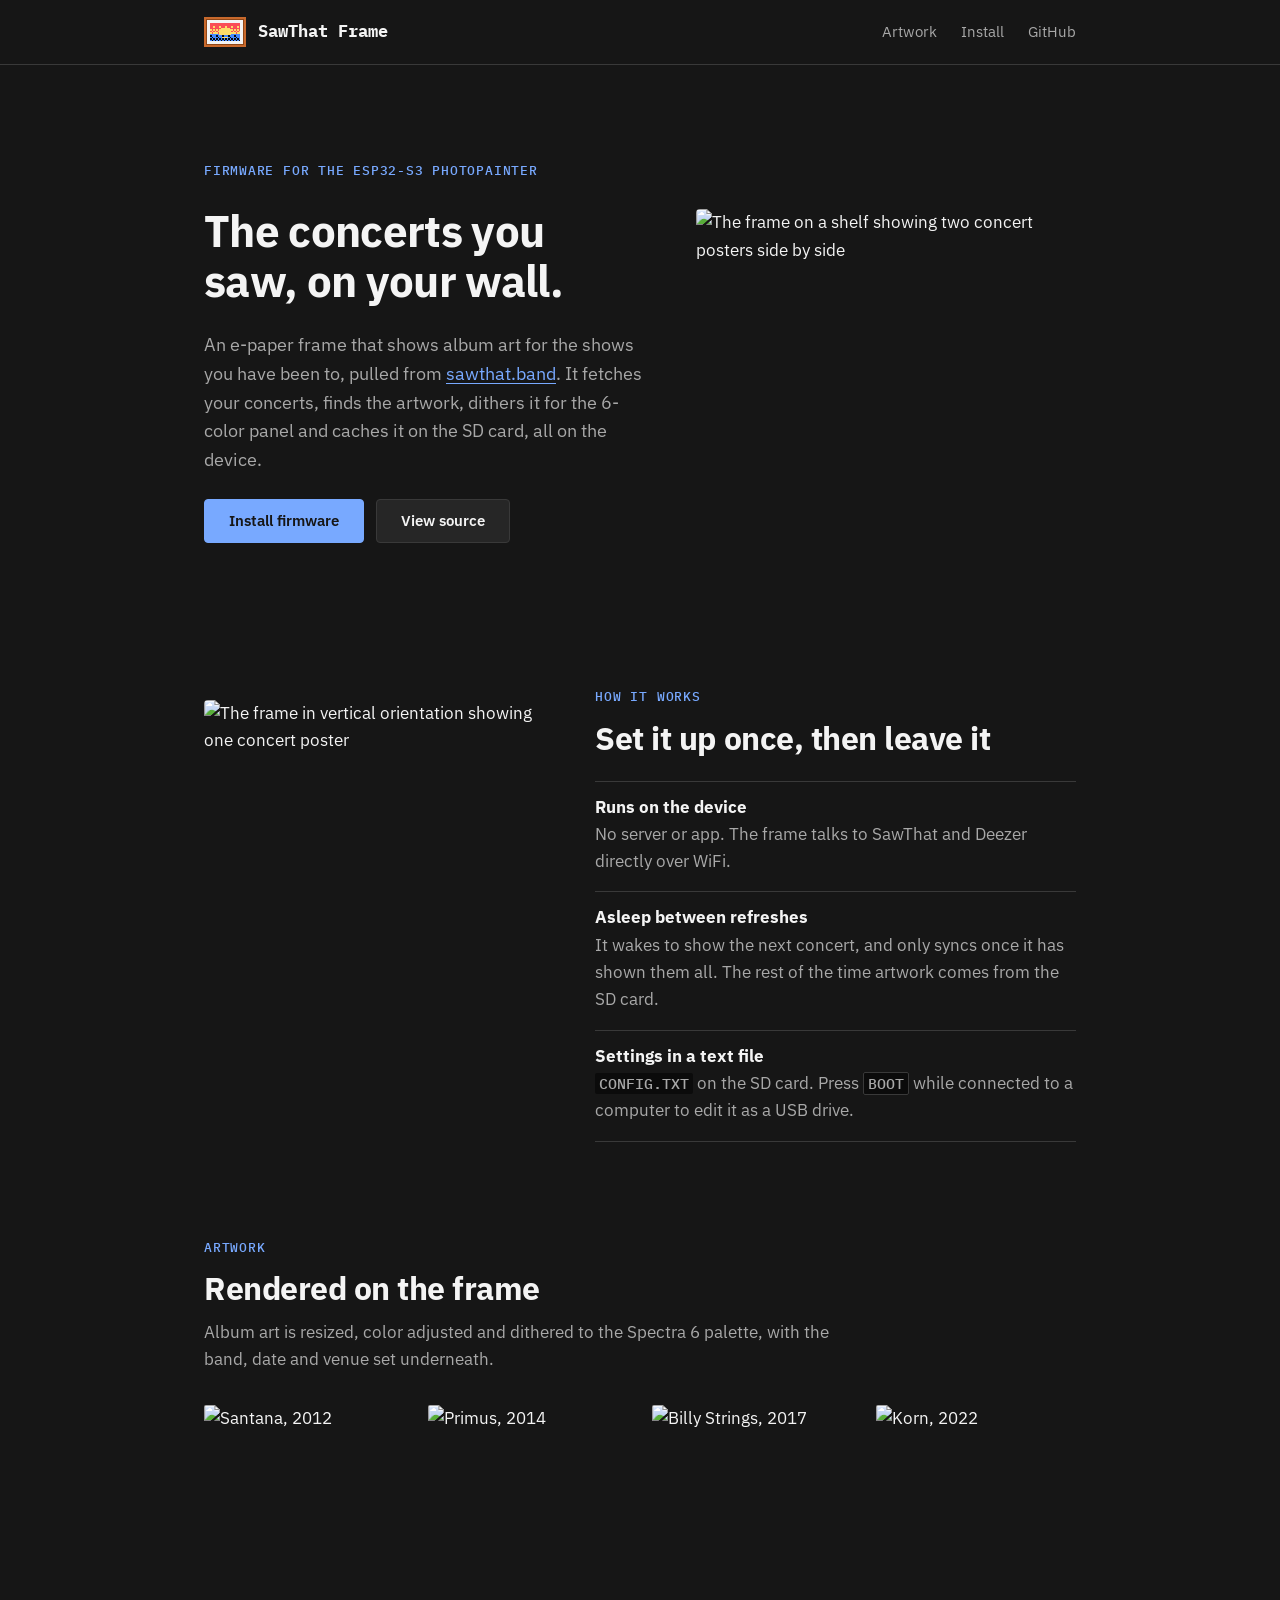
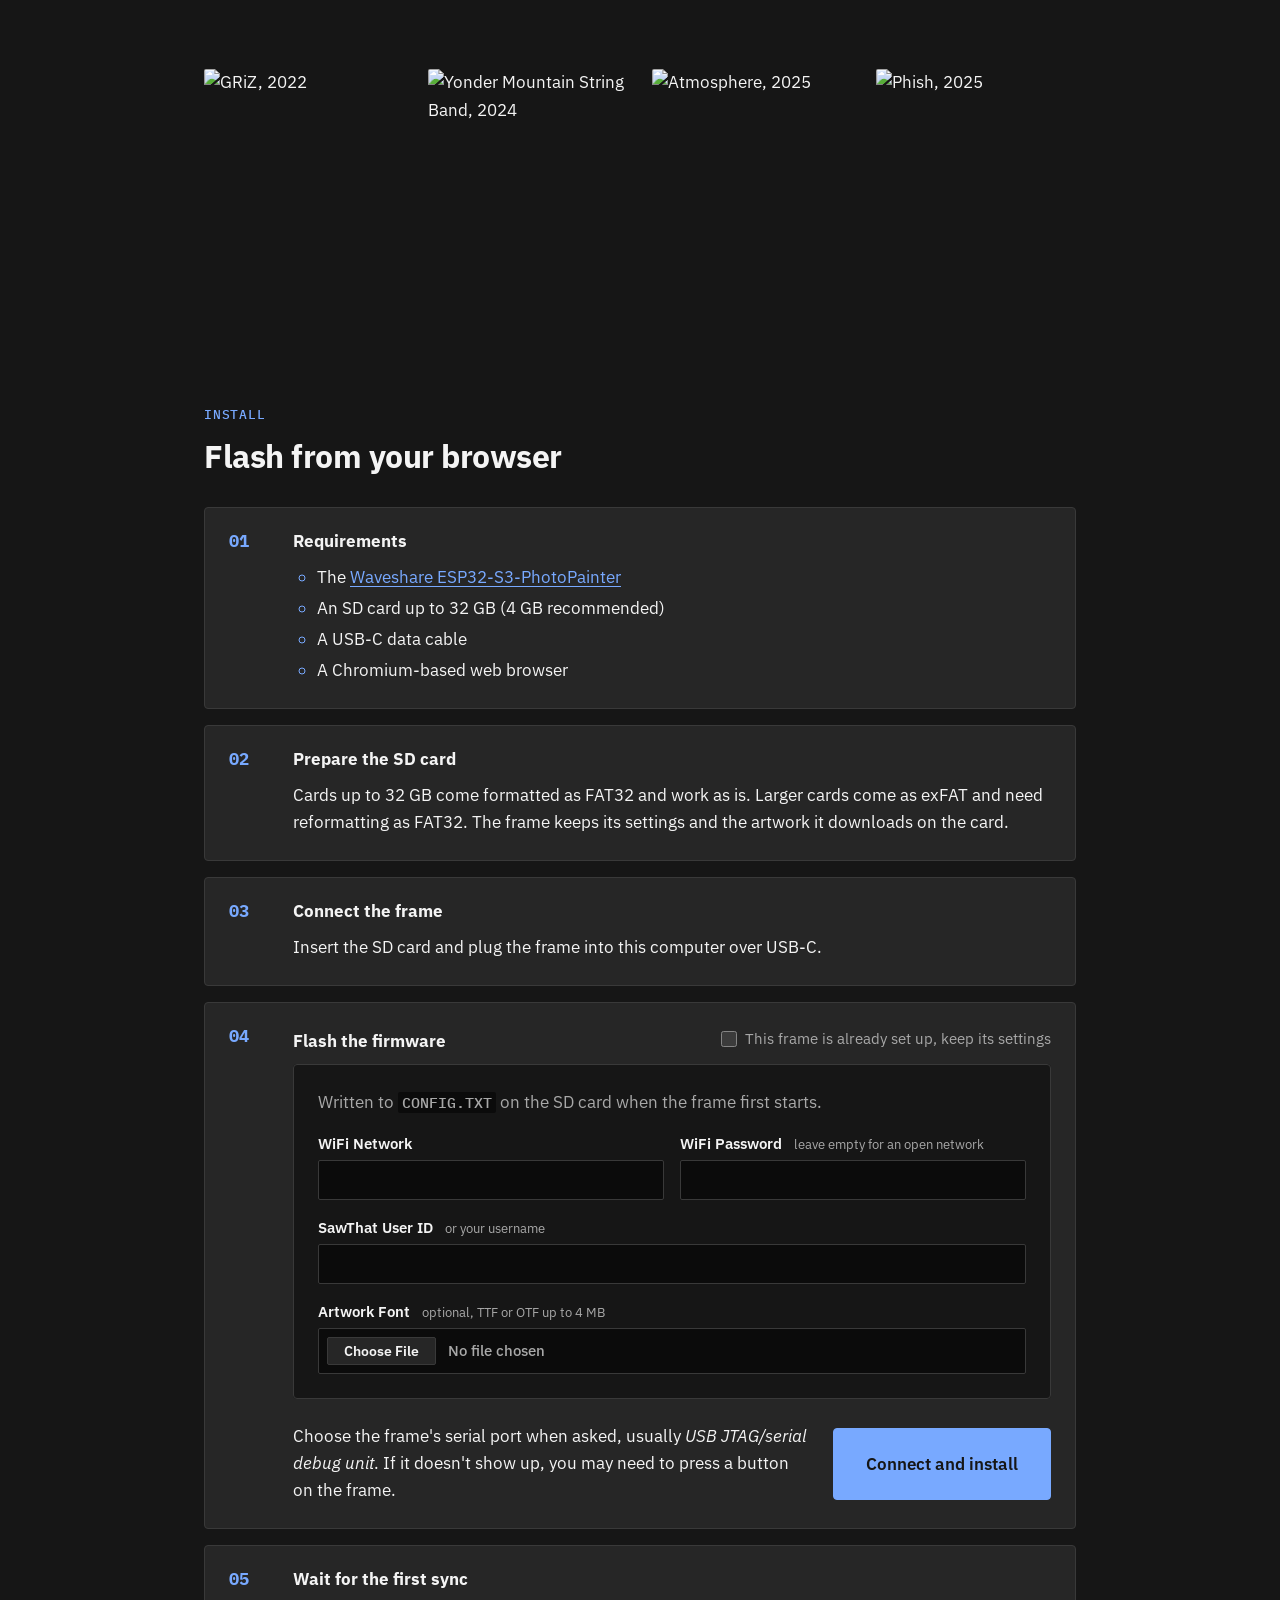
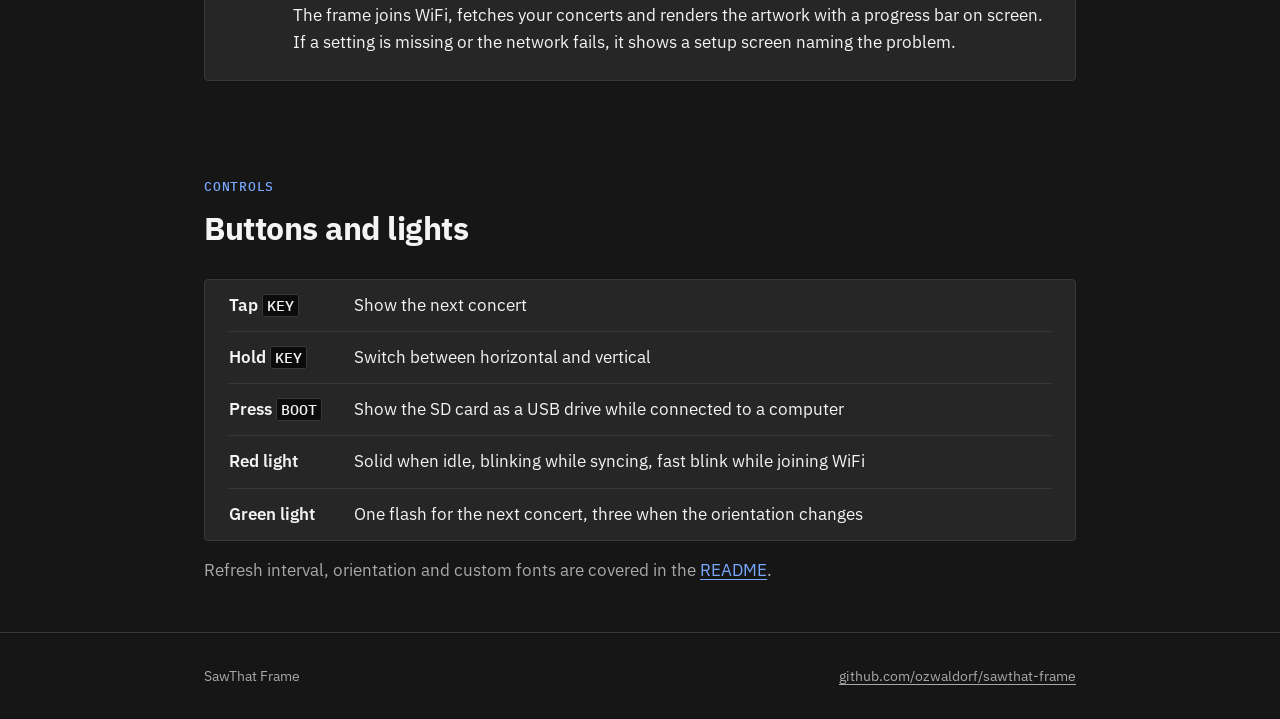
==== site/index.html @ e3804349 "feat: web installer site deployed to GitHub Pages - flash from the browser with esptool-js, with opt" ====
<!doctype html>
<html lang="en">
<head>
  <meta charset="utf-8">
  <meta name="viewport" content="width=device-width, initial-scale=1">
  <title>SawThat Frame</title>
  <meta name="description" content="E-paper frame showing album art for the concerts you have been to, from sawthat.band. Install the firmware from your browser.">
  <link rel="icon" href="logo.svg" type="image/svg+xml">
  <link rel="preconnect" href="https://fonts.googleapis.com">
  <link rel="preconnect" href="https://fonts.gstatic.com" crossorigin>
  <link rel="stylesheet" href="https://fonts.googleapis.com/css2?family=IBM+Plex+Mono:wght@500;700&family=IBM+Plex+Sans:wght@400;600;700&display=swap">
  <link rel="stylesheet" href="style.css">
</head>
<body>
  <header class="topbar">
    <div class="wrap topbar-inner">
      <a class="wordmark" href="#">
        <img src="logo.svg" width="42" height="30" alt="">
        SawThat Frame
      </a>
      <nav class="topnav">
        <a href="#artwork">Artwork</a>
        <a href="#install">Install</a>
        <a href="https://github.com/ozwaldorf/sawthat-frame">GitHub</a>
      </nav>
    </div>
  </header>

  <main>
    <section class="wrap hero">
      <div class="hero-text">
        <p class="eyebrow">Firmware for the ESP32-S3 PhotoPainter</p>
        <h1>The concerts you saw, on your wall.</h1>
        <p class="lede">
          An e-paper frame that shows album art for the shows you have been to, pulled from
          <a href="https://sawthat.band">sawthat.band</a>. It fetches your concerts, finds the
          artwork, dithers it for the 6-color panel and caches it on the SD card, all on the device.
        </p>
        <div class="actions">
          <a class="button primary" href="#install">Install firmware</a>
          <a class="button" href="https://github.com/ozwaldorf/sawthat-frame">View source</a>
        </div>
        <p class="meta" id="version" hidden></p>
      </div>
      <img class="hero-photo" src="https://github.com/user-attachments/assets/1339362c-3e16-41e8-9678-fdbbde66b622" alt="The frame on a shelf showing two concert posters side by side">
    </section>

    <section class="wrap section split">
      <img class="split-photo" src="https://github.com/user-attachments/assets/48a749e5-eb84-4dd3-bde5-b50005cf1192" alt="The frame in vertical orientation showing one concert poster" loading="lazy">
      <div>
        <div class="section-head">
          <p class="eyebrow">How it works</p>
          <h2>Set it up once, then leave it</h2>
        </div>
        <ul class="features">
          <li>
            <h3>Runs on the device</h3>
            <p>No server or app. The frame talks to SawThat and Deezer directly over WiFi.</p>
          </li>
          <li>
            <h3>Asleep between refreshes</h3>
            <p>It wakes to show the next concert, and only syncs once it has shown them all. The rest of the time artwork comes from the SD card.</p>
          </li>
          <li>
            <h3>Settings in a text file</h3>
            <p><code>CONFIG.TXT</code> on the SD card. Press <kbd>BOOT</kbd> while connected to a computer to edit it as a USB drive.</p>
          </li>
        </ul>
      </div>
    </section>

    <section class="wrap section" id="artwork">
      <div class="section-head">
        <p class="eyebrow">Artwork</p>
        <h2>Rendered on the frame</h2>
        <p>Album art is resized, color adjusted and dithered to the Spectra 6 palette, with the band, date and venue set underneath.</p>
      </div>
      <div class="gallery">
        <img src="examples/santana_2012_horiz.png" alt="Santana, 2012" loading="lazy">
        <img src="examples/primus_2014_horiz.png" alt="Primus, 2014" loading="lazy">
        <img src="examples/billy_strings_2017_horiz.png" alt="Billy Strings, 2017" loading="lazy">
        <img src="examples/korn_2022_horiz.png" alt="Korn, 2022" loading="lazy">
        <img src="examples/griz_2022_horiz.png" alt="GRiZ, 2022" loading="lazy">
        <img src="examples/yonder_mountain_2024_horiz.png" alt="Yonder Mountain String Band, 2024" loading="lazy">
        <img src="examples/atmosphere_2025_horiz.png" alt="Atmosphere, 2025" loading="lazy">
        <img src="examples/phish_2025_horiz.png" alt="Phish, 2025" loading="lazy">
      </div>
    </section>

    <section class="wrap section" id="install">
      <div class="section-head">
        <p class="eyebrow">Install</p>
        <h2>Flash from your browser</h2>
      </div>
      <ol class="steps">
        <li class="card">
          <span class="step-num">01</span>
          <div>
            <h3>Requirements</h3>
            <ul class="requirements">
              <li>The <a href="https://www.waveshare.com/esp32-s3-photopainter.htm">Waveshare ESP32-S3-PhotoPainter</a></li>
              <li>An SD card up to 32 GB (4 GB recommended)</li>
              <li>A USB-C data cable</li>
              <li>A Chromium-based web browser</li>
            </ul>
          </div>
        </li>
        <li class="card">
          <span class="step-num">02</span>
          <div>
            <h3>Prepare the SD card</h3>
            <p>Cards up to 32 GB come formatted as FAT32 and work as is. Larger cards come as exFAT and need reformatting as FAT32. The frame keeps its settings and the artwork it downloads on the card.</p>
          </div>
        </li>
        <li class="card">
          <span class="step-num">03</span>
          <div>
            <h3>Connect the frame</h3>
            <p>Insert the SD card and plug the frame into this computer over USB-C.</p>
          </div>
        </li>
        <li class="card">
          <span class="step-num">04</span>
          <div>
            <div class="step-head">
              <h3>Flash the firmware</h3>
              <label class="check" id="install-keep">
                <input type="checkbox" id="install-keep-settings">
                This frame is already set up, keep its settings
              </label>
            </div>
            <form class="installer" id="installer" novalidate>
              <div class="install-form" id="install-form">
                <fieldset class="settings" id="install-settings">
                  <p class="muted">Written to <code>CONFIG.TXT</code> on the SD card when the frame first starts.</p>
                  <label class="field">
                    <span>WiFi Network</span>
                    <input id="setting-ssid" autocomplete="off" spellcheck="false">
                  </label>
                  <label class="field">
                    <span>WiFi Password <small>leave empty for an open network</small></span>
                    <!-- Text masked with CSS, so browsers do not offer to save it as a password -->
                    <input id="setting-pass" class="masked" autocomplete="off" spellcheck="false" data-1p-ignore data-lpignore="true" data-bwignore>
                  </label>
                  <label class="field wide">
                    <span>SawThat User ID <small>or your username</small></span>
                    <input id="setting-user" autocomplete="off" spellcheck="false">
                  </label>
                  <label class="field wide">
                    <span>Artwork Font <small>optional, TTF or OTF up to 4 MB</small></span>
                    <input id="setting-font" type="file" accept=".ttf,.otf">
                  </label>
                </fieldset>
                <div class="install-actions">
                  <p>Choose the frame's serial port when asked, usually <em>USB JTAG/serial debug unit</em>. If it doesn't show up, you may need to press a button on the frame.</p>
                  <button class="button primary large" id="install-button" type="submit">Connect and install</button>
                </div>
              </div>
              <div class="install-status" id="install-status" role="status" aria-live="polite" hidden>
                <div class="install-line">
                  <span id="install-message"></span>
                  <span class="install-pct" id="install-pct"></span>
                </div>
                <div class="progress" id="install-progress"><div class="progress-fill"></div></div>
                <p class="install-detail" id="install-detail" hidden></p>
              </div>
              <div class="install-log" id="install-log" hidden>
                <div class="install-log-head">
                  <span>Frame log</span>
                  <span class="install-log-state" id="install-log-state"></span>
                  <button class="link" id="install-log-stop" type="button" hidden>Stop</button>
                </div>
                <pre id="install-log-text"></pre>
              </div>
            </form>
            <p class="callout" id="install-unsupported" hidden>This browser cannot flash devices. Open this page in a Chromium-based web browser, such as Chrome or Edge.</p>
            <p class="callout" id="install-insecure" hidden>Flashing needs a secure connection. Open this page over https.</p>
          </div>
        </li>
        <li class="card">
          <span class="step-num">05</span>
          <div>
            <h3>Wait for the first sync</h3>
            <p>The frame joins WiFi, fetches your concerts and renders the artwork with a progress bar on screen. If a setting is missing or the network fails, it shows a setup screen naming the problem.</p>
          </div>
        </li>
      </ol>
    </section>

    <section class="wrap section">
      <div class="section-head">
        <p class="eyebrow">Controls</p>
        <h2>Buttons and lights</h2>
      </div>
      <dl class="controls card">
        <dt>Tap <kbd>KEY</kbd></dt><dd>Show the next concert</dd>
        <dt>Hold <kbd>KEY</kbd></dt><dd>Switch between horizontal and vertical</dd>
        <dt>Press <kbd>BOOT</kbd></dt><dd>Show the SD card as a USB drive while connected to a computer</dd>
        <dt>Red light</dt><dd>Solid when idle, blinking while syncing, fast blink while joining WiFi</dd>
        <dt>Green light</dt><dd>One flash for the next concert, three when the orientation changes</dd>
      </dl>
      <p class="muted">Refresh interval, orientation and custom fonts are covered in the <a href="https://github.com/ozwaldorf/sawthat-frame#configuration">README</a>.</p>
    </section>
  </main>

  <footer class="footer">
    <div class="wrap footer-inner">
      <span>SawThat Frame</span>
      <a href="https://github.com/ozwaldorf/sawthat-frame">github.com/ozwaldorf/sawthat-frame</a>
    </div>
  </footer>

  <script>
    fetch("manifest.json")
      .then((r) => (r.ok ? r.json() : Promise.reject()))
      .then((m) => {
        const el = document.getElementById("version");
        el.textContent = `Latest release ${m.version}`;
        el.hidden = false;
      })
      .catch(() => {});
  </script>
  <script type="module">
    // Espressif's prebuilt esptool-js, the flasher that esp-web-tools uses, driven by this page
    const ESPTOOL = "https://cdn.jsdelivr.net/npm/esptool-js@0.6.1/bundle.js";

    const $ = (id) => document.getElementById(id);
    const button = $("install-button");
    const status = $("install-status");
    const message = $("install-message");
    const pct = $("install-pct");
    const progress = $("install-progress");
    const detail = $("install-detail");
    const log = $("install-log");
    const logText = $("install-log-text");
    const logState = $("install-log-state");
    const stopLog = $("install-log-stop");
    const settings = $("install-settings");
    const keepSettings = $("install-keep-settings");
    const ssid = $("setting-ssid");
    const pass = $("setting-pass");
    const user = $("setting-user");
    const fontInput = $("setting-font");

    const form = $("install-form");

    keepSettings.addEventListener("change", () => {
      settings.hidden = keepSettings.checked;
    });

    // Settings the firmware applies to CONFIG.TXT on its first start (see installer.rs)
    const SETTINGS_OFFSET = 0xfff000;
    const SETTINGS_MAGIC = "SAWTHAT-CONFIG-1";
    const SECTOR = 4096;

    // Font copied to the SD card when the frame first starts (see installer.rs)
    const FONT_OFFSET = 0xb00000;
    const FONT_MAGIC = "SAWTHAT-FONT-001";
    const MAX_FONT = 4 * 1024 * 1024;

    // The font area for the chosen file: magic, extension, length and FNV-1a hash (little
    // endian), then the font, or null without a file. Invalid files mark the field instead.
    let fontData = null;
    fontInput.addEventListener("change", async () => {
      fontData = null;
      fontInput.setCustomValidity("");
      const file = fontInput.files[0];
      if (!file) return;
      if (file.size > MAX_FONT) {
        fontInput.setCustomValidity("Fonts can be at most 4 MB.");
      } else {
        const font = new Uint8Array(await file.arrayBuffer());
        const tag = String.fromCharCode(...font.subarray(0, 4));
        const ext = tag === "OTTO" ? "OTF" : tag === "\0\x01\0\0" || tag === "true" ? "TTF" : null;
        if (ext) {
          fontData = fontArea(font, ext);
        } else {
          fontInput.setCustomValidity("Choose a TTF or OTF font file.");
        }
      }
      fontInput.reportValidity();
    });

    function fontArea(font, ext) {
      let hash = 0x811c9dc5;
      for (const byte of font) hash = Math.imul(hash ^ byte, 0x01000193) >>> 0;
      const header = FONT_MAGIC.length + 12;
      const area = new Uint8Array(Math.ceil((header + font.length) / 4) * 4).fill(0xff);
      area.set(new TextEncoder().encode(FONT_MAGIC));
      area.set(new TextEncoder().encode(ext), FONT_MAGIC.length);
      area[FONT_MAGIC.length + 3] = 0;
      const view = new DataView(area.buffer);
      view.setUint32(FONT_MAGIC.length + 4, font.length, true);
      view.setUint32(FONT_MAGIC.length + 8, hash, true);
      area.set(font, header);
      return area;
    }

    // Checks the fields like the firmware does, marking the first invalid one
    function validSettings() {
      const bytes = (text) => new TextEncoder().encode(text).length;
      ssid.setCustomValidity(
        !ssid.value.trim()
          ? "Enter the WiFi network name."
          : bytes(ssid.value.trim()) > 32
            ? "WiFi network names are at most 32 bytes."
            : "",
      );
      const length = pass.value.trim().length;
      pass.setCustomValidity(
        length && (length < 8 || length > 63) ? "WiFi passwords are 8 to 63 characters." : "",
      );
      user.setCustomValidity(user.value.trim() ? "" : "Enter your SawThat user ID.");
      return [ssid, pass, user].every((field) => field.reportValidity());
    }

    // The settings sector: magic, length and FNV-1a hash of the lines (little endian), the lines
    function settingsSector() {
      const lines = new TextEncoder().encode(
        `WIFI_SSID=${ssid.value.trim()}\nWIFI_PASS=${pass.value.trim()}\nSAWTHAT_USER_ID=${user.value.trim()}\n`,
      );
      let hash = 0x811c9dc5;
      for (const byte of lines) hash = Math.imul(hash ^ byte, 0x01000193) >>> 0;
      const sector = new Uint8Array(SECTOR).fill(0xff);
      sector.set(new TextEncoder().encode(SETTINGS_MAGIC));
      const view = new DataView(sector.buffer);
      view.setUint32(SETTINGS_MAGIC.length, lines.length, true);
      view.setUint32(SETTINGS_MAGIC.length + 4, hash, true);
      sector.set(lines, SETTINGS_MAGIC.length + 8);
      return sector;
    }

    if (!("serial" in navigator)) {
      $("installer").hidden = true;
      $("install-unsupported").hidden = false;
    } else if (!window.isSecureContext) {
      $("installer").hidden = true;
      $("install-insecure").hidden = false;
    }

    // Shows a step of the install. `percent` null shows a moving bar for steps without progress.
    function show(text, { percent = null, tone = "", note = "" } = {}) {
      status.hidden = false;
      status.dataset.tone = tone;
      message.textContent = text;
      if (percent === null) {
        progress.dataset.indeterminate = "";
        pct.textContent = "";
      } else {
        delete progress.dataset.indeterminate;
        progress.style.setProperty("--p", `${percent}%`);
        pct.textContent = `${percent}%`;
      }
      detail.textContent = note;
      detail.hidden = !note;
    }

    // An install failure with the message to show
    class InstallError extends Error {
      constructor(text, cause) {
        super(text, { cause });
      }
    }

    // Each step either completes or throws an InstallError saying what failed
    async function step(text, work) {
      try {
        return await work();
      } catch (err) {
        throw err instanceof InstallError ? err : new InstallError(text, err);
      }
    }

    // Installs the firmware, with `settingsData` and `fontData` in their areas if given
    async function install(port, settingsData, fontData) {
      show("Loading the installer");
      const { ESPLoader, Transport } = await step(
        "Couldn't load the installer. Check your connection and try again.",
        () => import(ESPTOOL),
      );
      const manifestUrl = new URL("manifest.json", location.href);
      const manifest = await step("Couldn't load the firmware manifest.", async () => {
        const response = await fetch(manifestUrl);
        if (!response.ok) throw new Error(`manifest.json: ${response.status}`);
        return response.json();
      });

      const transport = new Transport(port);
      const loader = new ESPLoader({ transport, baudrate: 115200, enableTracing: false });
      try {
        show("Connecting to the frame");
        await step(
          "Couldn't connect to the frame. Hold BOOT, press RESET, release BOOT, then try again.",
          async () => {
            await loader.main();
            await loader.flashId();
          },
        );
        const chip = loader.chip.CHIP_NAME;
        const build = manifest.builds.find((b) => b.chipFamily === chip);
        if (!build) {
          throw new InstallError(`This board (${chip}) isn't supported. The frame uses an ESP32-S3.`);
        }

        show("Downloading the firmware");
        const files = await step(
          "Couldn't download the firmware. Check your connection and try again.",
          () =>
            Promise.all(
              build.parts.map(async (part) => {
                const response = await fetch(new URL(part.path, manifestUrl));
                if (!response.ok) throw new Error(`${part.path}: ${response.status}`);
                const data = new Uint8Array(await response.arrayBuffer());
                return { data, address: part.offset };
              }),
            ),
        );
        if (settingsData) files.push({ data: settingsData, address: SETTINGS_OFFSET });
        if (fontData) files.push({ data: fontData, address: FONT_OFFSET });
        const total = files.reduce((sum, file) => sum + file.data.length, 0);

        // Always erase, so nothing from earlier firmware stays in flash
        show("Erasing the frame, this can take a minute");
        await step("Erasing failed. Reconnect the frame and try again.", () => loader.eraseFlash());

        show("Writing the firmware", { percent: 0 });
        let finished = 0;
        await step(
          "Writing stopped partway. Reconnect the frame and try again; it won't start until a write completes.",
          () =>
            loader.writeFlash({
              fileArray: files,
              flashSize: "keep",
              flashMode: "keep",
              flashFreq: "keep",
              eraseAll: false,
              compress: true,
              // `written` counts compressed bytes; scale to the file to report overall progress
              reportProgress: (index, written, size) => {
                const done = finished + (written / size) * files[index].data.length;
                if (written === size) finished += files[index].data.length;
                show("Writing the firmware", { percent: Math.floor((done / total) * 100) });
              },
            }),
        );

        show("Restarting the frame");
      } finally {
        // Restart the frame into the new firmware, or back into the old one after a failure
        try {
          await transport.setRTS(true);
          await sleep(100);
          await loader.after();
        } catch {}
        await transport.disconnect().catch(() => {});
      }

      const revision = manifest.revision ? ` (${manifest.revision})` : "";
      const installed = `Installed ${manifest.name} ${manifest.version}${revision}`;
      form.hidden = true;
      $("install-keep").hidden = true;
      // Flashing is over; watching the log is safe to leave
      busy = false;
      await watchFrame(port.getInfo(), (boot) => {
        let note = "";
        if (!boot) {
          note =
            "Written, but the frame didn't report back. If its screen doesn't change within a minute, press RESET.";
        } else if (
          boot.version &&
          (`v${boot.version}` !== manifest.version ||
            (manifest.revision && boot.revision !== manifest.revision))
        ) {
          note = `The frame is running v${boot.version} (${boot.revision}), not the version just written. Try installing again.`;
        }
        show(installed, { percent: 100, tone: "done", note });
      });
    }

    const sleep = (ms) => new Promise((resolve) => setTimeout(resolve, ms));

    // Most of the log kept on the page, in characters
    const LOG_LIMIT = 200000;

    // Adds frame output to the log, following it unless the reader scrolled up
    function appendLog(text) {
      const follow = logText.scrollHeight - logText.scrollTop - logText.clientHeight < 24;
      logText.textContent = (logText.textContent + text.replaceAll("\r", "")).slice(-LOG_LIMIT);
      if (follow) logText.scrollTop = logText.scrollHeight;
    }

    // Reopens the frame's serial port after the reset and streams its output into the log until
    // the frame goes away or Stop is pressed. `report` is called once with what the boot showed:
    // the version and revision from the line "Firmware v<version> (<revision>)", `{}` if it logs
    // without that line (the port opened after it), or null if nothing is heard in 20 seconds.
    async function watchFrame(info, report) {
      show("Waiting for the frame to start");
      const deadline = Date.now() + 20000;
      let port = null;
      while (!port && Date.now() < deadline) {
        port = await openFrame(info);
        if (!port) await sleep(500);
      }
      if (!port) {
        report(null);
        return;
      }

      let reported = false;
      const once = (boot) => {
        if (reported) return;
        reported = true;
        clearTimeout(silence);
        clearTimeout(versionWait);
        report(boot);
      };
      const silence = setTimeout(() => once(null), Math.max(0, deadline - Date.now()));
      let versionWait;
      let heard = "";

      log.hidden = false;
      logState.textContent = "Connected";
      const reader = port.readable.getReader();
      stopLog.hidden = false;
      stopLog.onclick = () => reader.cancel();
      const decoder = new TextDecoder();
      try {
        for (;;) {
          const { value, done } = await reader.read();
          if (done) break;
          const text = decoder.decode(value, { stream: true });
          appendLog(text);
          if (reported) continue;
          heard = (heard + text).slice(-4096);
          const version = heard.match(/Firmware v(\S+) \(([^)\s]+)\)/);
          if (version) {
            once({ version: version[1], revision: version[2] });
          } else if (!versionWait && /\]\s+INFO - /.test(heard)) {
            // Logging without the version line: give it a moment in case it is still coming
            versionWait = setTimeout(() => once({}), 3000);
          }
        }
        logState.textContent = "Stopped";
      } catch {
        logState.textContent = "The frame disconnected, likely asleep or in USB drive mode";
      } finally {
        stopLog.hidden = true;
        reader.releaseLock();
        await port.close().catch(() => {});
        once(heard ? {} : null);
      }
    }

    // The frame's serial port once it is back, opened, or null if it is not yet
    async function openFrame(info) {
      const port = (await navigator.serial.getPorts()).find((candidate) => {
        const id = candidate.getInfo();
        return id.usbVendorId === info.usbVendorId && id.usbProductId === info.usbProductId;
      });
      if (!port) return null;
      try {
        await port.open({ baudRate: 115200 });
        return port;
      } catch {
        return null; // Not back yet, or still closing
      }
    }

    // Leaving the page mid-write would leave the frame without working firmware
    let busy = false;
    window.addEventListener("beforeunload", (event) => {
      if (busy) event.preventDefault();
    });

    $("installer").addEventListener("submit", async (event) => {
      event.preventDefault();
      if (!keepSettings.checked && !validSettings()) return;
      if (!keepSettings.checked && !fontInput.reportValidity()) return;
      const settingsData = keepSettings.checked ? null : settingsSector();
      let port;
      try {
        port = await navigator.serial.requestPort();
      } catch {
        return; // No port chosen
      }

      busy = true;
      button.disabled = settings.disabled = keepSettings.disabled = true;
      try {
        await install(port, settingsData, keepSettings.checked ? null : fontData);
      } catch (err) {
        const known = err instanceof InstallError;
        const cause = known ? err.cause : err;
        show(known ? err.message : "The install failed. Reconnect the frame and try again.", {
          tone: "error",
          note: cause ? String(cause.message ?? cause) : "",
        });
        button.textContent = "Try again";
      } finally {
        busy = false;
        button.disabled = settings.disabled = keepSettings.disabled = false;
      }
    });
  </script>
</body>
</html>
---- site/style.css ----
:root {
  /* Carburetor regular */
  --bg: #161616;
  --surface: #262626;
  --sunken: #0b0b0b;
  --text: #f4f4f4;
  --muted: #a8a8a8;
  --border: #393939;
  --accent: #78a9ff;
  --on-accent: #161616;
  --warn: #fddc69;
  --ok: #42be65;
  --error: #ff8389;

  --font-sans: "IBM Plex Sans", system-ui, sans-serif;
  --font-mono: "IBM Plex Mono", ui-monospace, monospace;

  /* 4px spacing scale */
  --s1: 4px;
  --s2: 8px;
  --s3: 12px;
  --s4: 16px;
  --s5: 24px;
  --s6: 32px;
  --s7: 48px;
  --s8: 96px;

  --radius: 4px;
  --radius-sm: 2px;

  color-scheme: dark;
}

*,
*::before,
*::after {
  box-sizing: border-box;
}

/* Components that set a display value would otherwise ignore the attribute */
[hidden] {
  display: none !important;
}

/* Anchor jumps land below the sticky top bar */
html {
  scroll-padding-top: calc(64px + var(--s4));
}

body {
  margin: 0;
  background: var(--bg);
  color: var(--text);
  font: 400 17px/1.6 var(--font-sans);
  -webkit-font-smoothing: antialiased;
}

h1,
h2,
h3,
p,
ul,
ol,
dl,
dd,
pre {
  margin: 0;
}

h1,
h2,
h3 {
  font-weight: 700;
  line-height: 1.15;
  letter-spacing: -0.015em;
}

h1 {
  font-size: clamp(2.25rem, 5vw, 2.75rem);
  text-wrap: balance;
}

h2 {
  font-size: clamp(1.625rem, 3vw, 2rem);
}

h3 {
  font-size: 1.0625rem;
  letter-spacing: 0;
}

a {
  color: var(--accent);
  text-underline-offset: 3px;
}

img {
  display: block;
  max-width: 100%;
}

code,
kbd,
pre {
  font-family: var(--font-mono);
  font-size: 0.875em;
  font-weight: 500;
}

code,
kbd {
  background: var(--sunken);
  border-radius: var(--radius-sm);
  padding: 1px var(--s1);
}

kbd {
  border: 1px solid var(--border);
}

pre {
  background: var(--sunken);
  border-radius: var(--radius-sm);
  padding: var(--s3) var(--s4);
  overflow-x: auto;
  line-height: 1.7;
}

pre code {
  background: none;
  padding: 0;
  font-size: inherit;
}

.wrap {
  /* Content width matches the gallery: 4 x 200px tiles + 3 gaps */
  max-width: calc(4 * 200px + 3 * var(--s5) + 2 * var(--s4));
  margin-inline: auto;
  padding-inline: var(--s4);
}

.eyebrow {
  font-family: var(--font-mono);
  font-size: 0.8125rem;
  font-weight: 500;
  letter-spacing: 0.06em;
  text-transform: uppercase;
  color: var(--accent);
}

.muted {
  color: var(--muted);
}

/* Top bar */

.topbar {
  position: sticky;
  top: 0;
  z-index: 10;
  background: var(--bg);
  border-bottom: 1px solid var(--border);
}

.topbar-inner {
  display: flex;
  align-items: center;
  justify-content: space-between;
  gap: var(--s4);
  height: 64px;
}

.wordmark {
  display: flex;
  align-items: center;
  gap: var(--s3);
  color: var(--text);
  font-family: var(--font-mono);
  font-weight: 700;
  text-decoration: none;
}

.topnav {
  display: flex;
  gap: var(--s5);
  font-size: 0.9375rem;
}

.topnav a {
  color: var(--muted);
  text-decoration: none;
}

.topnav a:hover {
  color: var(--text);
}

/* Buttons */

.actions {
  display: flex;
  flex-wrap: wrap;
  gap: var(--s3);
}

.button {
  display: inline-flex;
  align-items: center;
  justify-content: center;
  text-align: center;
  height: 44px;
  padding-inline: var(--s5);
  border-radius: var(--radius);
  border: 1px solid var(--border);
  background: var(--surface);
  color: var(--text);
  font: 600 0.9375rem var(--font-sans);
  text-decoration: none;
  cursor: pointer;
}

.button:hover {
  border-color: var(--muted);
}

.button.primary {
  background: var(--accent);
  border-color: var(--accent);
  color: var(--on-accent);
}

.button.primary:hover {
  filter: brightness(1.08);
}

.button.large {
  height: 72px;
  padding-inline: var(--s6);
  font-size: 1.0625rem;
}

.button:disabled {
  opacity: 0.5;
  cursor: default;
  filter: none;
}

/* Hero */

.hero {
  display: grid;
  grid-template-columns: 7fr 6fr;
  align-items: center;
  gap: var(--s7);
  padding-block: var(--s8);
}

.hero-text {
  display: grid;
  gap: var(--s5);
}

.lede {
  font-size: 1.125rem;
  color: var(--muted);
}

.meta {
  font-family: var(--font-mono);
  font-size: 0.8125rem;
  color: var(--muted);
}

.hero-photo {
  width: 100%;
  aspect-ratio: 4 / 3;
  object-fit: cover;
  border-radius: var(--radius);
}

/* Sections */

.section {
  padding-block: var(--s7);
}

.section-head {
  display: grid;
  gap: var(--s3);
  max-width: 640px;
  margin-bottom: var(--s6);
}

.section-head p:not(.eyebrow) {
  color: var(--muted);
}

.card {
  background: var(--surface);
  border: 1px solid var(--border);
  border-radius: var(--radius);
  padding: var(--s5);
}

/* Gallery */

/* Half of the 400x480 source, so resampling averages whole 2x2 blocks of dither */
.gallery {
  display: grid;
  grid-template-columns: repeat(4, 200px);
  gap: var(--s5);
}

.gallery img {
  width: 200px;
  aspect-ratio: 400 / 480;
  border-radius: var(--radius-sm);
}

/* Split */

.split {
  display: grid;
  grid-template-columns: 5fr 7fr;
  align-items: center;
  gap: var(--s7);
}

.split-photo {
  width: 100%;
  aspect-ratio: 4 / 5;
  object-fit: cover;
  border-radius: var(--radius);
}

.split .section-head {
  margin-bottom: var(--s5);
}

.features {
  list-style: none;
  padding: 0;
  display: grid;
}

.features li {
  display: grid;
  gap: var(--s1);
  padding-block: var(--s4);
  border-top: 1px solid var(--border);
}

.features li:last-child {
  border-bottom: 1px solid var(--border);
}

.features p {
  color: var(--muted);
}

/* Install steps */

.steps {
  list-style: none;
  padding: 0;
  display: grid;
  gap: var(--s4);
}

.steps .card {
  display: grid;
  grid-template-columns: 48px 1fr;
  gap: var(--s4);
}

.steps .card > div {
  display: grid;
  gap: var(--s3);
  justify-items: start;
  min-width: 0;
}

.steps pre {
  justify-self: stretch;
}

/* A step title with a control on its right */
.steps .step-head {
  justify-self: stretch;
  display: flex;
  flex-wrap: wrap;
  align-items: baseline;
  justify-content: space-between;
  gap: var(--s2) var(--s4);
}

.requirements {
  margin: 0;
  padding-left: var(--s5);
  display: grid;
  gap: var(--s1);
}

.requirements li::marker {
  color: var(--accent);
}

.step-num {
  font-family: var(--font-mono);
  font-size: 1.0625rem;
  font-weight: 700;
  line-height: 1.15;
  color: var(--accent);
}

.callout {
  border-left: 3px solid var(--warn);
  background: var(--sunken);
  border-radius: var(--radius-sm);
  padding: var(--s3) var(--s4);
}

/* Installer */

/* The install form and its progress, across the step */
.installer {
  justify-self: stretch;
  display: grid;
  gap: var(--s5);
}

.install-form {
  justify-self: stretch;
  display: grid;
  gap: var(--s5);
  justify-items: start;
}

/* Help text on the left, the install button on the right */
.install-actions {
  justify-self: stretch;
  display: flex;
  align-items: center;
  justify-content: space-between;
  gap: var(--s5);
}

.install-actions .button {
  flex-shrink: 0;
}

/* The settings, in a box hidden as a whole when the frame keeps its own */
.settings {
  justify-self: stretch;
  display: grid;
  grid-template-columns: 1fr 1fr;
  gap: var(--s4);
  min-width: 0;
  margin: 0;
  padding: var(--s5);
  background: var(--bg);
  border: 1px solid var(--border);
  border-radius: var(--radius);
}

/* The intro, the user ID and the font span both columns */
.settings > p,
.settings .wide {
  grid-column: 1 / -1;
}

.field {
  display: grid;
  gap: var(--s1);
  font-size: 0.9375rem;
}

.field span {
  font-weight: 600;
}

.field small {
  margin-left: var(--s2);
  color: var(--muted);
  font-size: 0.8125rem;
  font-weight: 400;
}

.field input {
  height: 40px;
  padding-inline: var(--s3);
  background: var(--sunken);
  border: 1px solid var(--border);
  border-radius: var(--radius-sm);
  color: var(--text);
  font: 500 0.9375rem var(--font-mono);
}

/* Masked like a password, without being one a browser offers to save */
.field input.masked {
  -webkit-text-security: disc;
}

.field input[type="file"] {
  height: auto;
  padding: var(--s2);
  font-family: var(--font-sans);
  color: var(--muted);
}

.field input[type="file"]::file-selector-button {
  margin-right: var(--s3);
  padding: var(--s1) var(--s4);
  background: var(--surface);
  border: 1px solid var(--border);
  border-radius: var(--radius-sm);
  color: var(--text);
  font: 600 0.875rem var(--font-sans);
  cursor: pointer;
}

.field input:focus {
  outline: 2px solid var(--accent);
  outline-offset: -1px;
  border-color: var(--accent);
}

.check {
  display: inline-flex;
  align-items: center;
  gap: var(--s2);
  color: var(--muted);
  font-size: 0.9375rem;
  cursor: pointer;
}

.check input {
  width: 16px;
  height: 16px;
  margin: 0;
  accent-color: var(--accent);
}

.install-status {
  justify-self: stretch;
  display: grid;
  gap: var(--s2);
  background: var(--sunken);
  border-left: 3px solid var(--accent);
  border-radius: var(--radius-sm);
  padding: var(--s3) var(--s4);
}

.install-status[data-tone="done"] {
  border-left-color: var(--ok);
}

.install-status[data-tone="error"] {
  border-left-color: var(--error);
}

.install-line {
  display: flex;
  justify-content: space-between;
  gap: var(--s4);
  font-weight: 600;
}

.install-pct {
  font-family: var(--font-mono);
  font-weight: 500;
  color: var(--muted);
}

.install-detail {
  color: var(--muted);
  font-size: 0.9375rem;
}

.progress {
  height: 4px;
  overflow: hidden;
  background: var(--border);
  border-radius: var(--radius-sm);
}

.progress-fill {
  width: var(--p, 0%);
  height: 100%;
  background: var(--accent);
  transition: width 0.2s;
}

.install-status[data-tone="done"] .progress-fill {
  background: var(--ok);
}

.install-status[data-tone="error"] .progress {
  display: none;
}

.install-log {
  display: grid;
  gap: var(--s2);
  min-width: 0;
}

.install-log-head {
  display: flex;
  align-items: baseline;
  gap: var(--s3);
  font-weight: 600;
}

.install-log-state {
  flex: 1;
  color: var(--muted);
  font-size: 0.8125rem;
  font-weight: 400;
}

.install-log pre {
  max-height: 320px;
  overflow: auto;
  font-size: 0.8125rem;
  line-height: 1.5;
  white-space: pre-wrap;
  overflow-wrap: anywhere;
}

/* A button that reads as a link */
.link {
  padding: 0;
  background: none;
  border: 0;
  color: var(--accent);
  font: inherit;
  font-weight: 400;
  text-decoration: underline;
  text-underline-offset: 3px;
  cursor: pointer;
}

/* Steps without progress: a segment sweeping across */
.progress[data-indeterminate] .progress-fill {
  width: 30%;
  transition: none;
  animation: sweep 1.2s ease-in-out infinite;
}

@keyframes sweep {
  from {
    transform: translateX(-100%);
  }
  to {
    transform: translateX(340%);
  }
}

@media (prefers-reduced-motion: reduce) {
  .progress[data-indeterminate] .progress-fill {
    width: 100%;
    opacity: 0.4;
    animation: none;
  }
}

/* Controls */

.controls {
  display: grid;
  grid-template-columns: max-content 1fr;
  padding-block: 0;
  margin-bottom: var(--s4);
}

.controls dt,
.controls dd {
  padding-block: var(--s3);
  border-top: 1px solid var(--border);
}

.controls dt {
  font-weight: 600;
  padding-right: var(--s6);
}

.controls dt:first-of-type,
.controls dd:first-of-type {
  border-top: 0;
}

/* Footer */

.footer {
  border-top: 1px solid var(--border);
  font-size: 0.875rem;
  color: var(--muted);
}

.footer-inner {
  display: flex;
  flex-wrap: wrap;
  justify-content: space-between;
  gap: var(--s3);
  padding-block: var(--s6);
}

.footer a {
  color: var(--muted);
}

@media (max-width: 800px) {
  .hero,
  .split {
    grid-template-columns: 1fr;
    gap: var(--s6);
  }

  .hero {
    padding-block: var(--s7);
  }

  .section {
    padding-block: var(--s6);
  }

  .gallery {
    grid-template-columns: repeat(2, 1fr);
    gap: var(--s3);
  }

  .gallery img {
    width: 100%;
  }

  .split-photo {
    aspect-ratio: 4 / 3;
  }

  .settings {
    grid-template-columns: 1fr;
  }

  .install-actions {
    flex-direction: column;
    align-items: stretch;
  }

  .install-actions .button {
    align-self: center;
  }

  .topnav a:not([href="#install"]) {
    display: none;
  }

  .steps .card {
    grid-template-columns: 1fr;
    gap: var(--s2);
  }

  .controls {
    grid-template-columns: 1fr;
  }

  .controls dt {
    padding-bottom: 0;
  }

  .controls dd {
    border-top: 0;
    padding-top: var(--s1);
  }
}
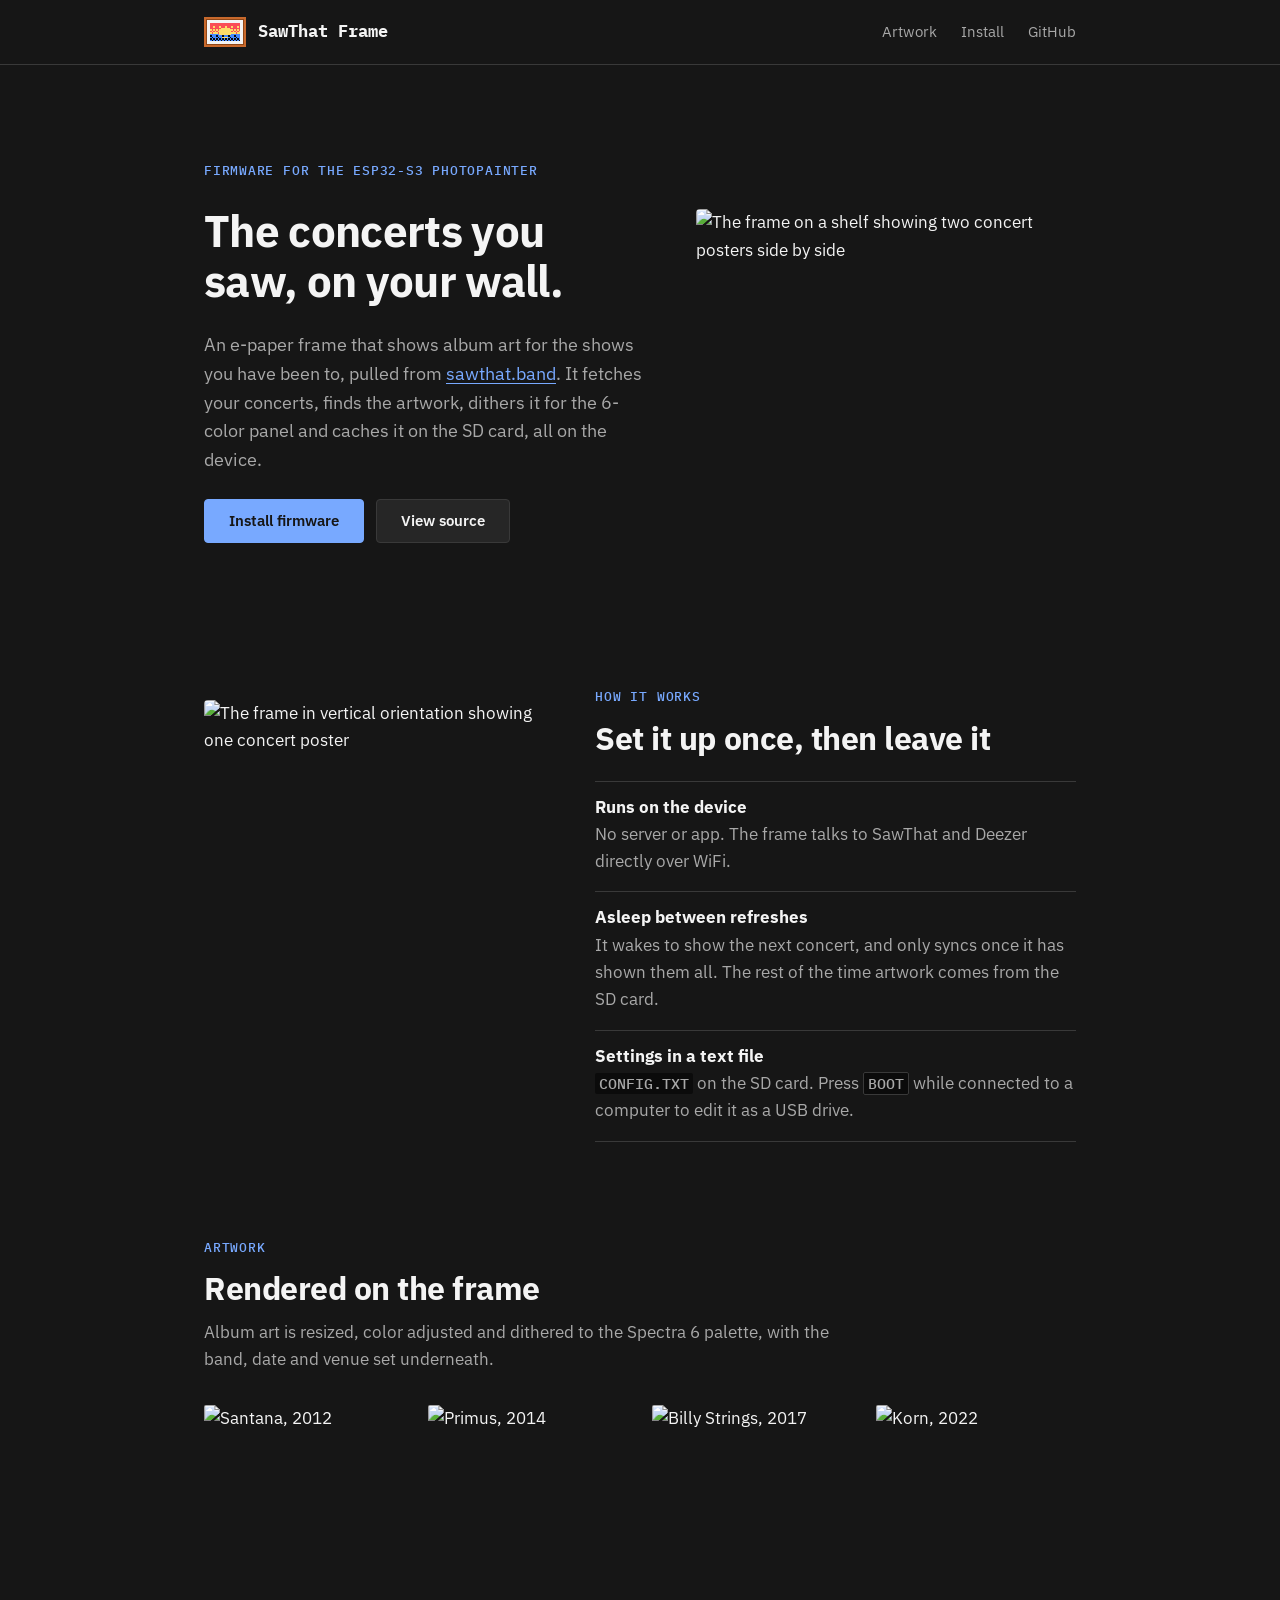
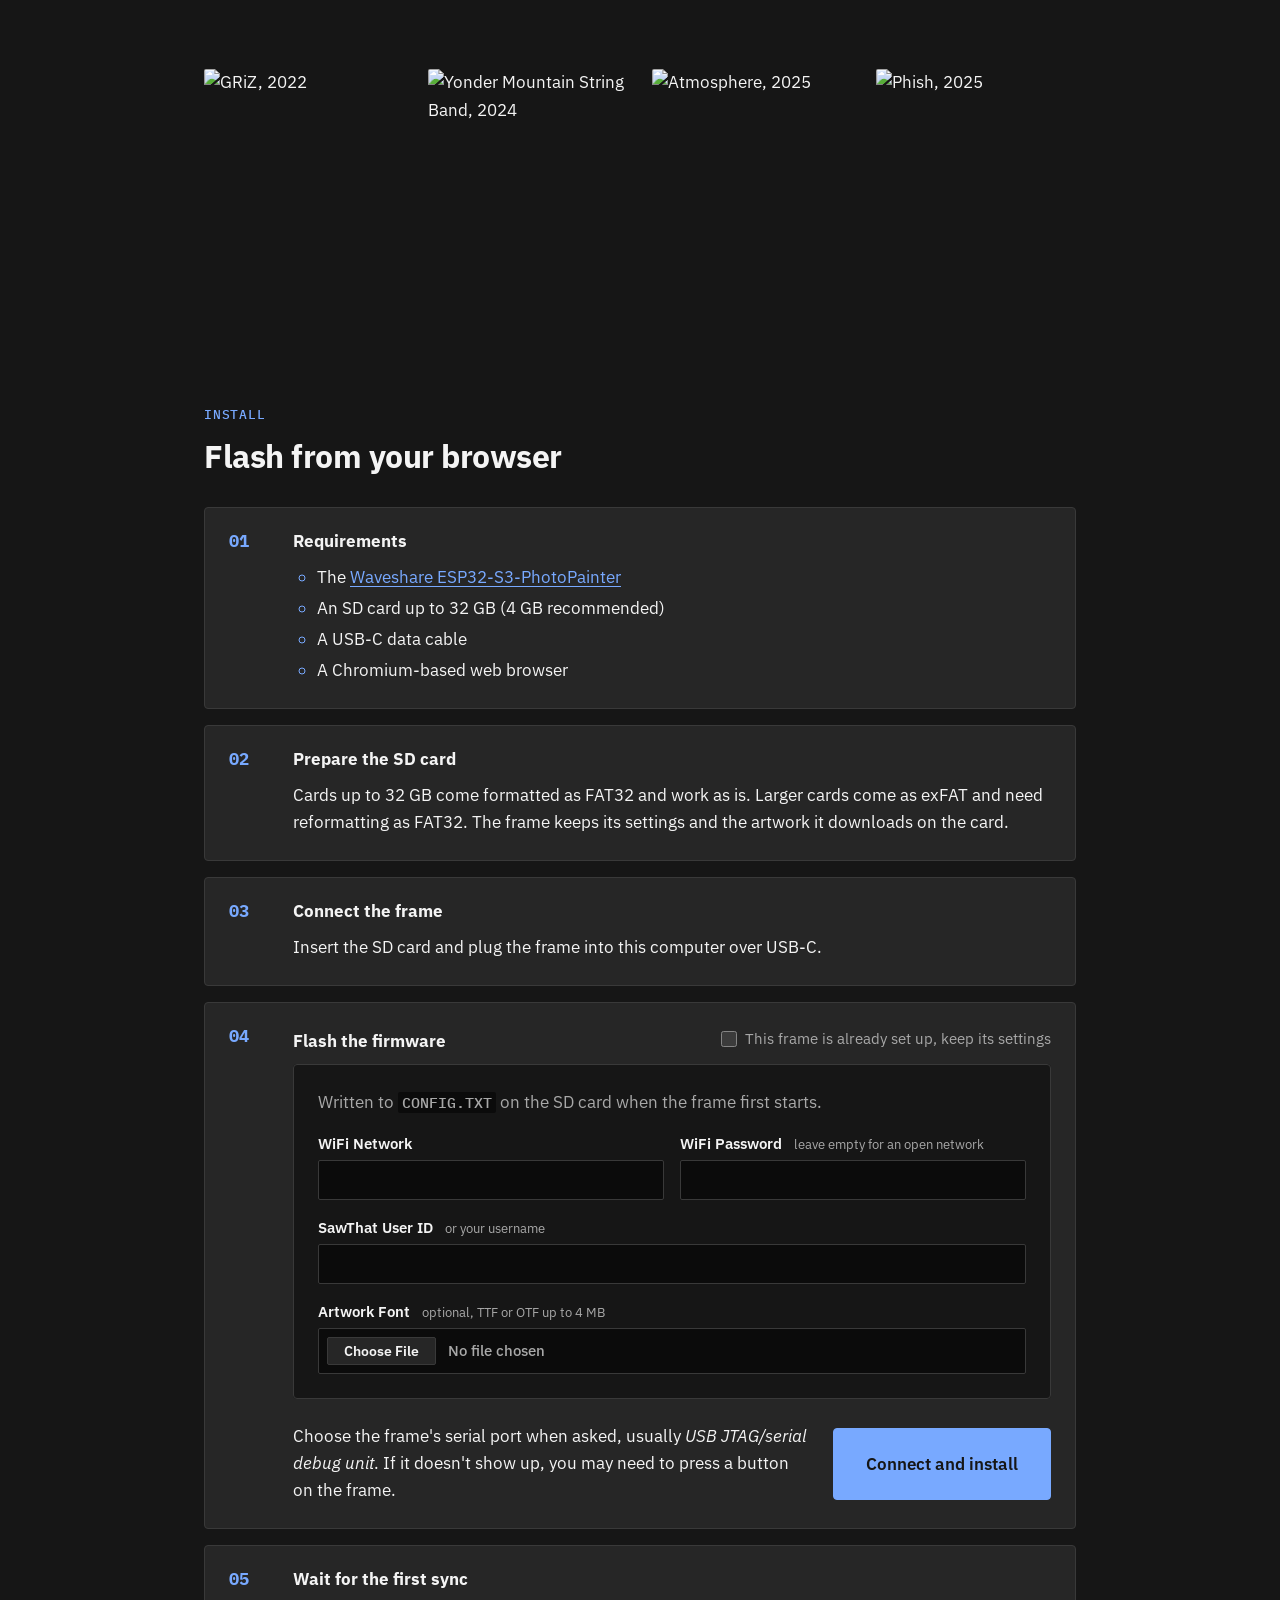
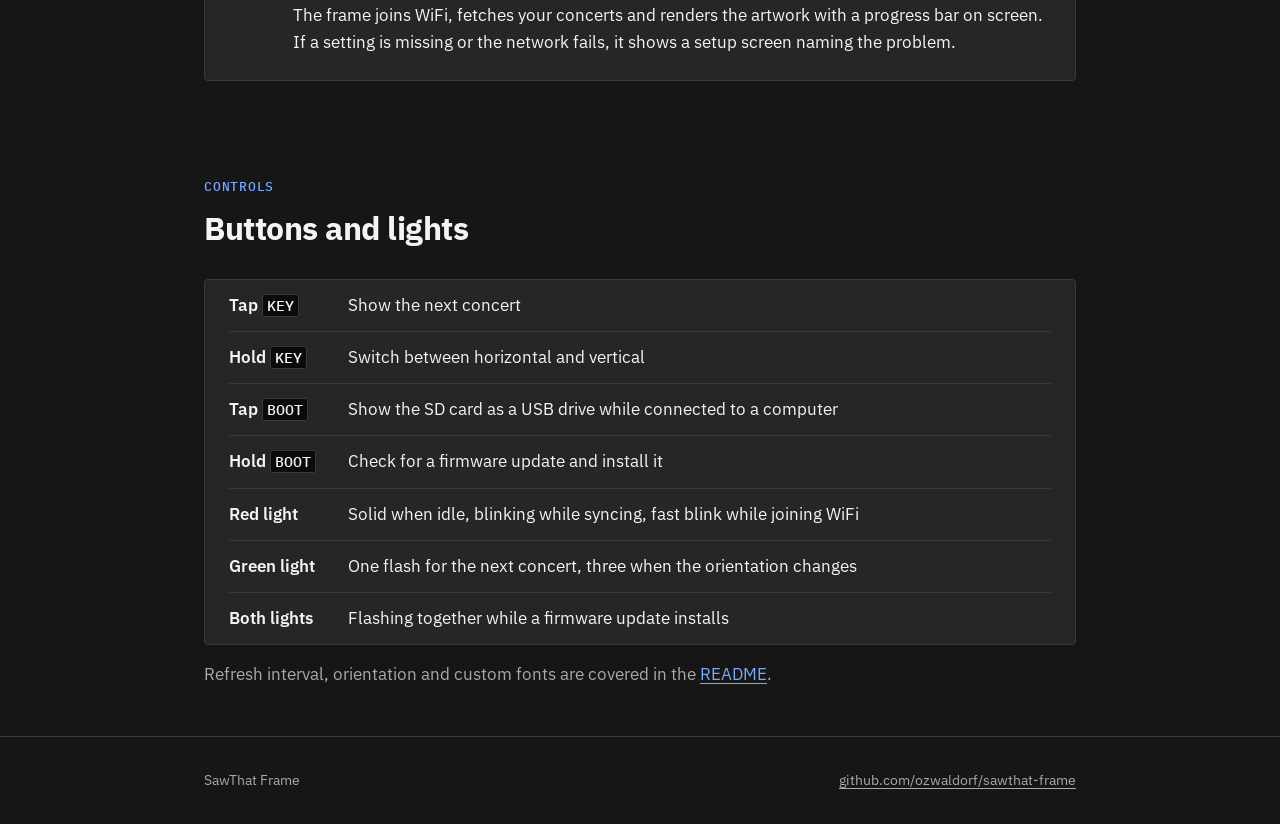
==== commit bd768568: "feat: signed OTA firmware updates Check the installer manifest on each sync and show a notice when a" ====
--- a/site/index.html
+++ b/site/index.html
@@ -42,11 +42,11 @@
         </div>
         <p class="meta" id="version" hidden></p>
       </div>
-      <img class="hero-photo" src="https://github.com/user-attachments/assets/1339362c-3e16-41e8-9678-fdbbde66b622" alt="The frame on a shelf showing two concert posters side by side">
+      <img class="hero-photo" src="photos/frame_horiz.webp" alt="The frame on a shelf showing two concert posters side by side">
     </section>
 
     <section class="wrap section split">
-      <img class="split-photo" src="https://github.com/user-attachments/assets/48a749e5-eb84-4dd3-bde5-b50005cf1192" alt="The frame in vertical orientation showing one concert poster" loading="lazy">
+      <img class="split-photo" src="photos/frame_vert.webp" alt="The frame in vertical orientation showing one concert poster" loading="lazy">
       <div>
         <div class="section-head">
           <p class="eyebrow">How it works</p>
@@ -195,9 +195,11 @@
       <dl class="controls card">
         <dt>Tap <kbd>KEY</kbd></dt><dd>Show the next concert</dd>
         <dt>Hold <kbd>KEY</kbd></dt><dd>Switch between horizontal and vertical</dd>
-        <dt>Press <kbd>BOOT</kbd></dt><dd>Show the SD card as a USB drive while connected to a computer</dd>
+        <dt>Tap <kbd>BOOT</kbd></dt><dd>Show the SD card as a USB drive while connected to a computer</dd>
+        <dt>Hold <kbd>BOOT</kbd></dt><dd>Check for a firmware update and install it</dd>
         <dt>Red light</dt><dd>Solid when idle, blinking while syncing, fast blink while joining WiFi</dd>
         <dt>Green light</dt><dd>One flash for the next concert, three when the orientation changes</dd>
+        <dt>Both lights</dt><dd>Flashing together while a firmware update installs</dd>
       </dl>
       <p class="muted">Refresh interval, orientation and custom fonts are covered in the <a href="https://github.com/ozwaldorf/sawthat-frame#configuration">README</a>.</p>
     </section>
@@ -211,7 +213,7 @@
   </footer>
 
   <script>
-    fetch("manifest.json")
+    fetch("manifest.json", { cache: "no-cache" })
       .then((r) => (r.ok ? r.json() : Promise.reject()))
       .then((m) => {
         const el = document.getElementById("version");
@@ -248,13 +250,15 @@
       settings.hidden = keepSettings.checked;
     });
 
-    // Settings the firmware applies to CONFIG.TXT on its first start (see installer.rs)
-    const SETTINGS_OFFSET = 0xfff000;
+    // Settings the firmware applies to CONFIG.TXT on its first start (see installer.rs), in the
+    // settings partition (see partitions.csv)
+    const SETTINGS_OFFSET = 0x810000;
     const SETTINGS_MAGIC = "SAWTHAT-CONFIG-1";
     const SECTOR = 4096;
 
-    // Font copied to the SD card when the frame first starts (see installer.rs)
-    const FONT_OFFSET = 0xb00000;
+    // Font copied to the SD card when the frame first starts (see installer.rs), in the font
+    // partition (see partitions.csv)
+    const FONT_OFFSET = 0x820000;
     const FONT_MAGIC = "SAWTHAT-FONT-001";
     const MAX_FONT = 4 * 1024 * 1024;
 
@@ -380,7 +384,8 @@
       );
       const manifestUrl = new URL("manifest.json", location.href);
       const manifest = await step("Couldn't load the firmware manifest.", async () => {
-        const response = await fetch(manifestUrl);
+        // Revalidated, as it names the current release; the firmware file is named per build
+        const response = await fetch(manifestUrl, { cache: "no-cache" });
         if (!response.ok) throw new Error(`manifest.json: ${response.status}`);
         return response.json();
       });
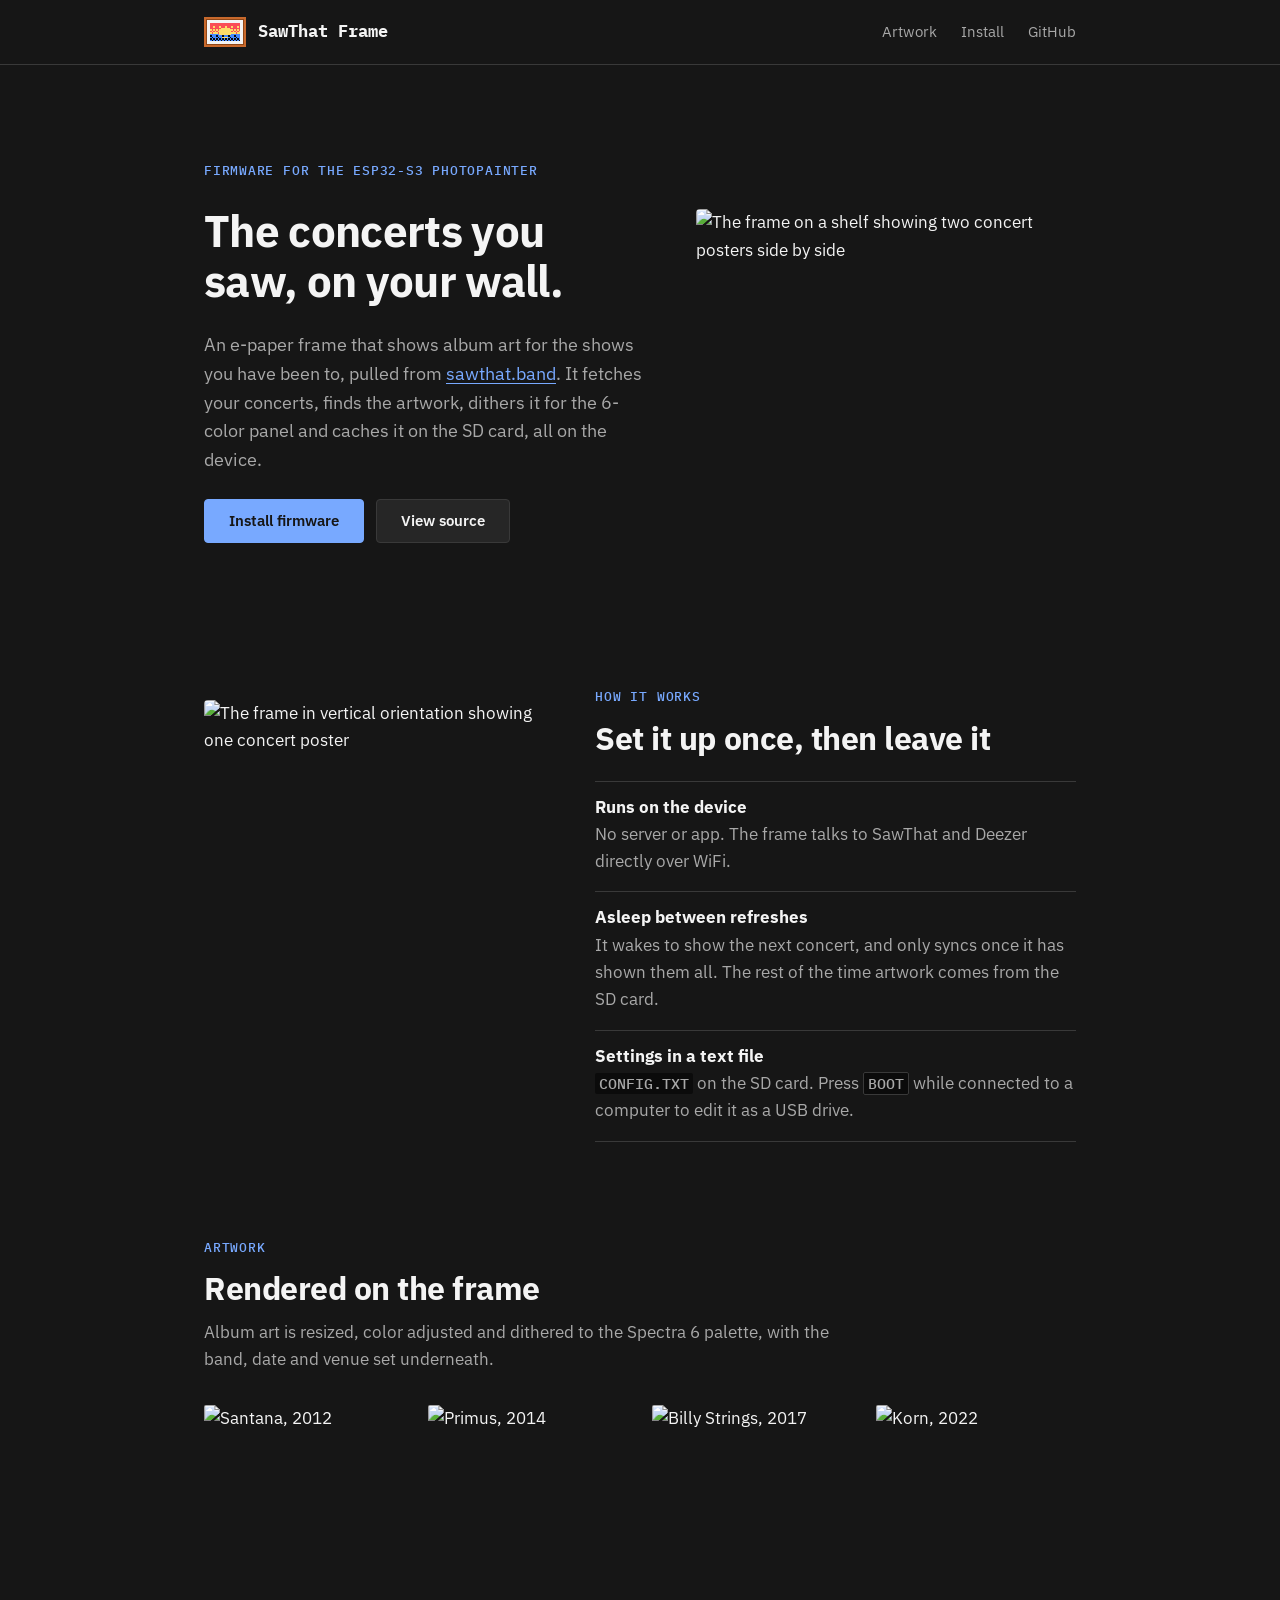
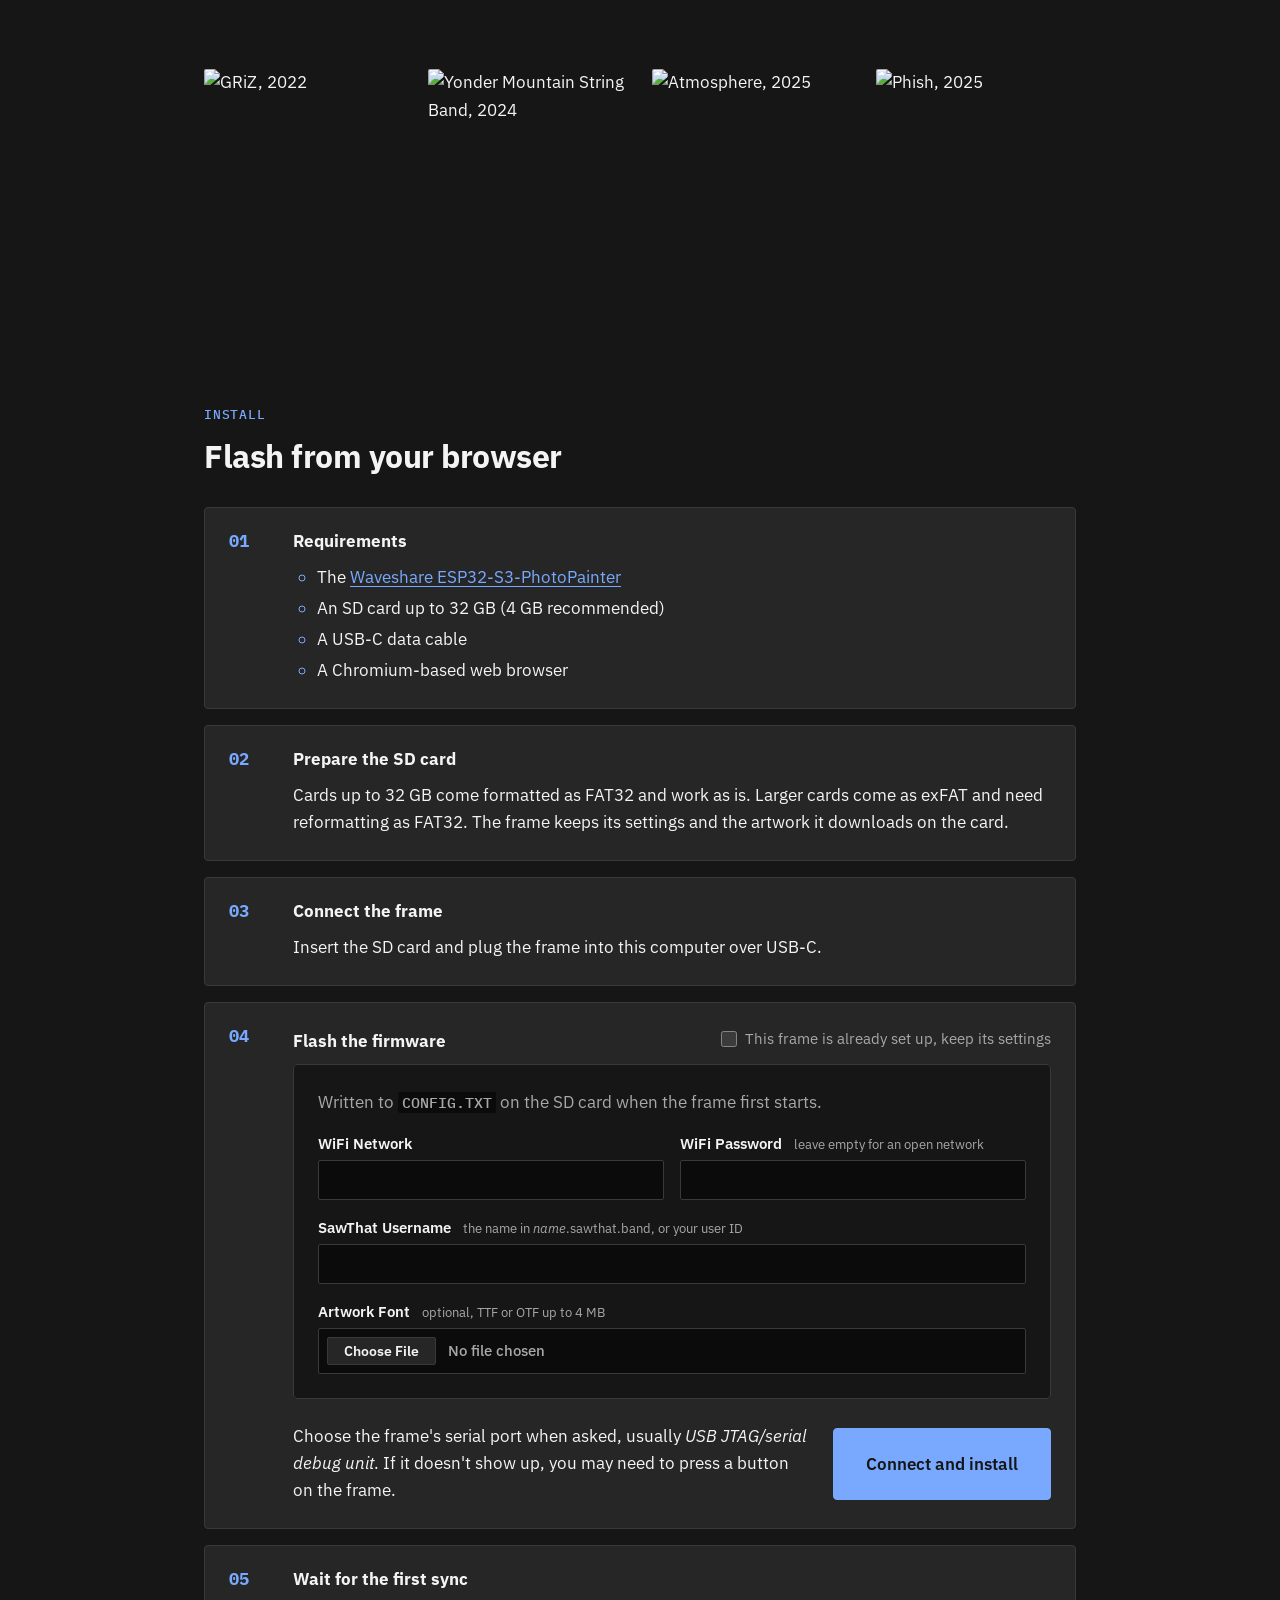
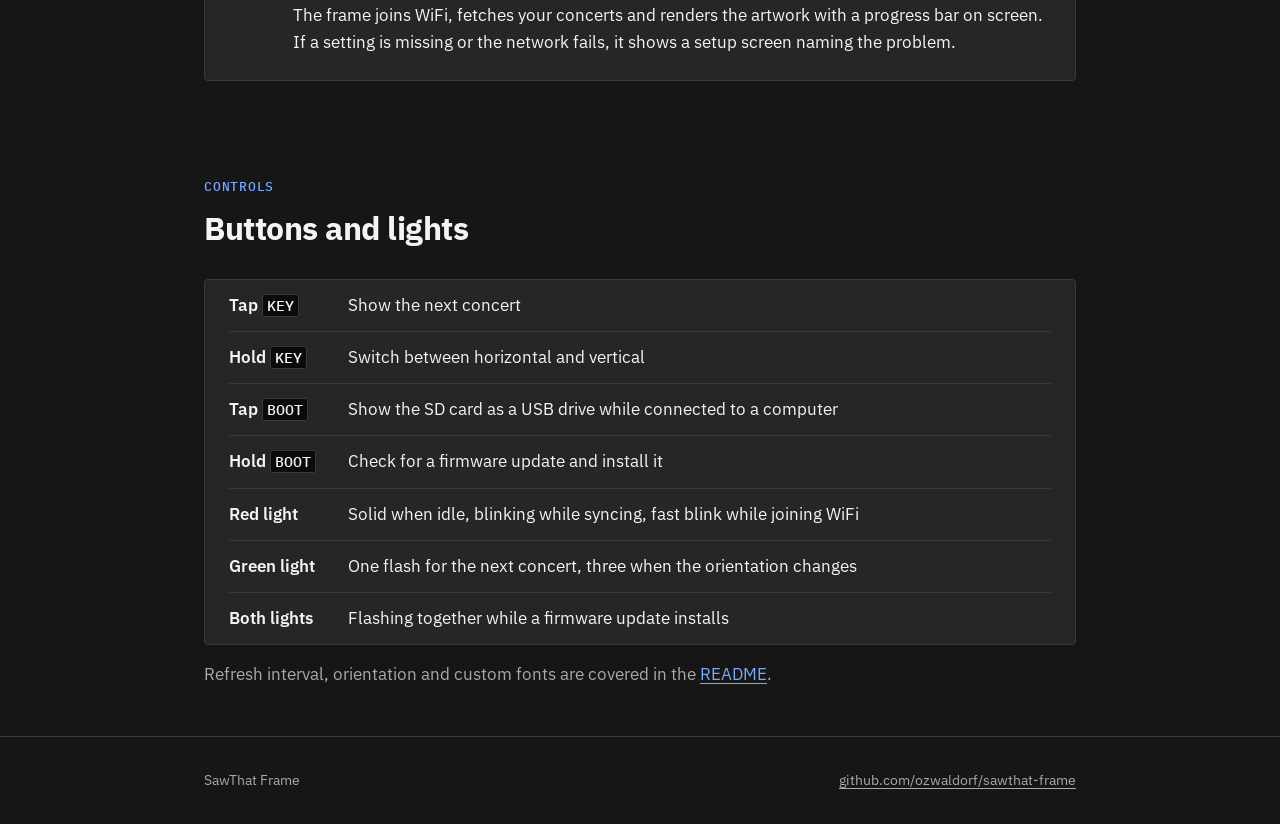
==== commit 20d07725: "docs: lead with the username in the SawThat user setting" ====
--- a/site/index.html
+++ b/site/index.html
@@ -143,7 +143,7 @@
                     <input id="setting-pass" class="masked" autocomplete="off" spellcheck="false" data-1p-ignore data-lpignore="true" data-bwignore>
                   </label>
                   <label class="field wide">
-                    <span>SawThat User ID <small>or your username</small></span>
+                    <span>SawThat Username <small>the name in <em>name</em>.sawthat.band, or your user ID</small></span>
                     <input id="setting-user" autocomplete="off" spellcheck="false">
                   </label>
                   <label class="field wide">
@@ -314,7 +314,7 @@
       pass.setCustomValidity(
         length && (length < 8 || length > 63) ? "WiFi passwords are 8 to 63 characters." : "",
       );
-      user.setCustomValidity(user.value.trim() ? "" : "Enter your SawThat user ID.");
+      user.setCustomValidity(user.value.trim() ? "" : "Enter your SawThat username.");
       return [ssid, pass, user].every((field) => field.reportValidity());
     }
 
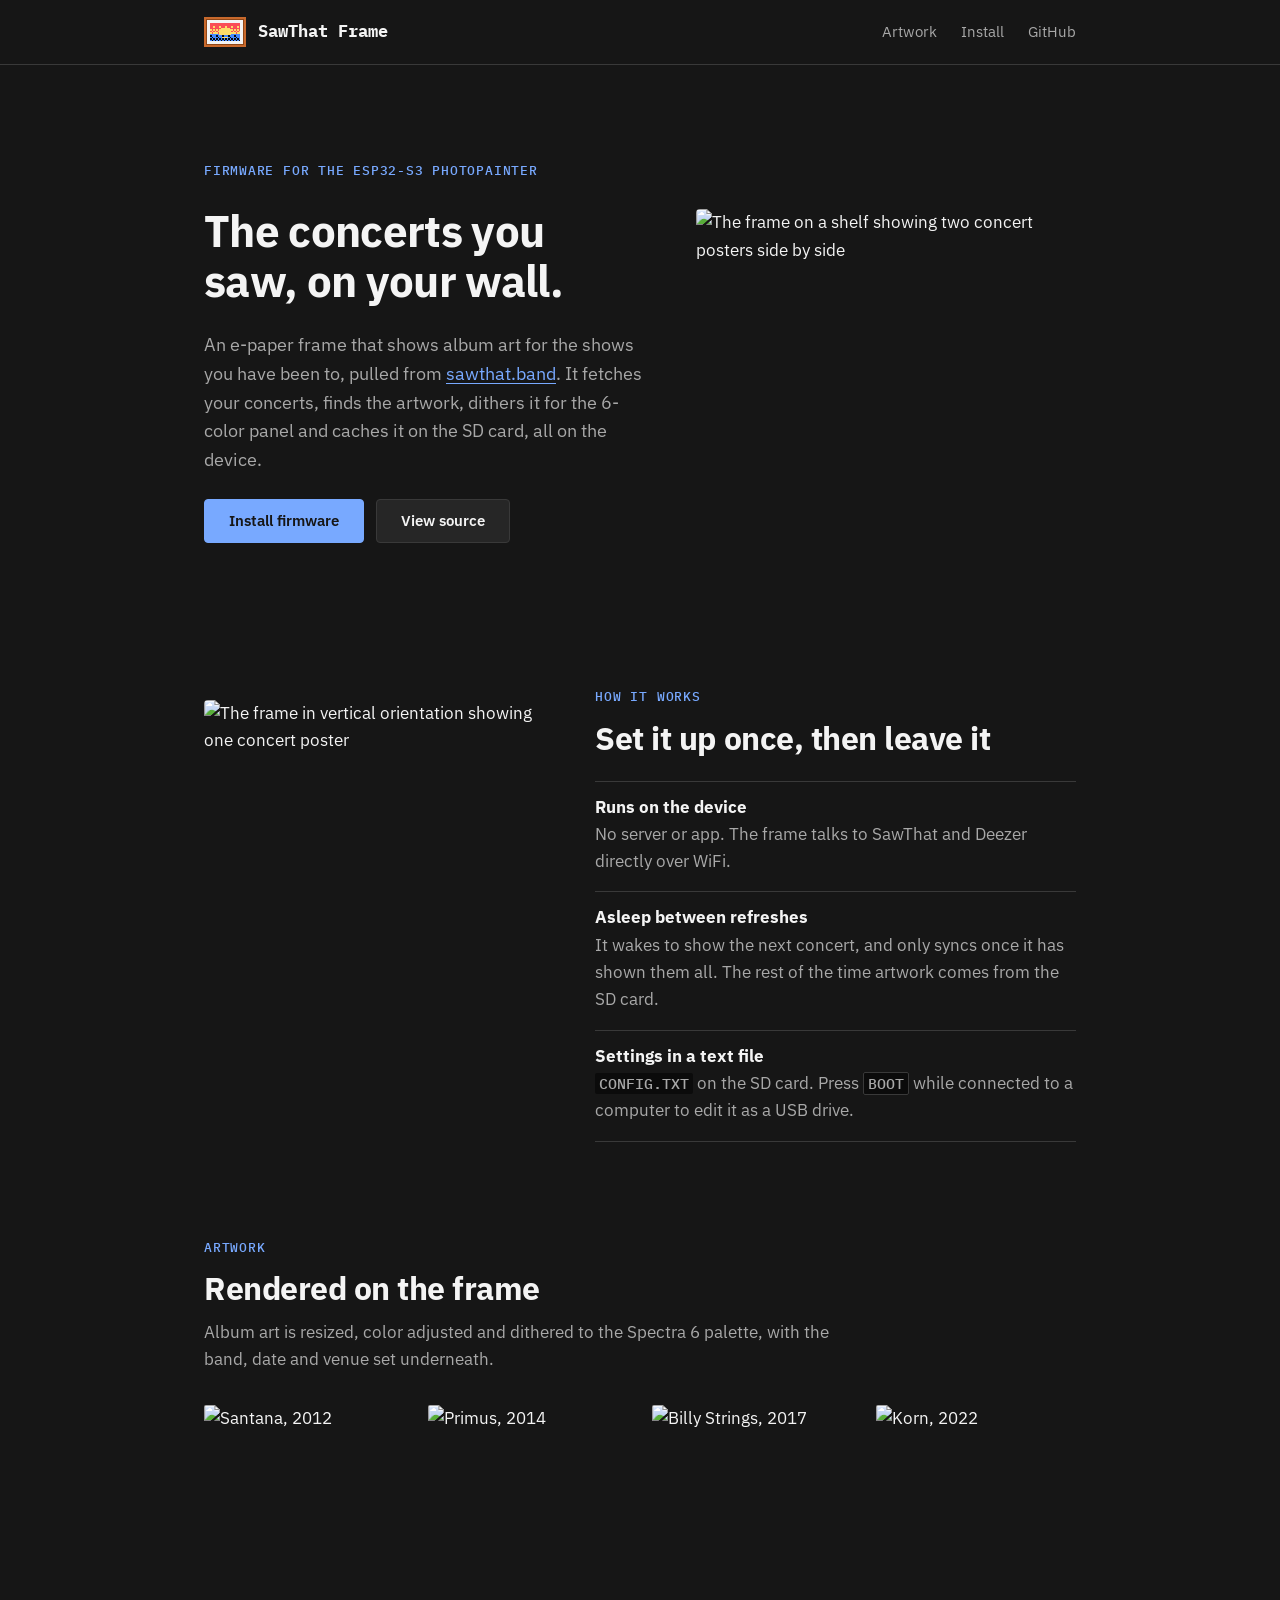
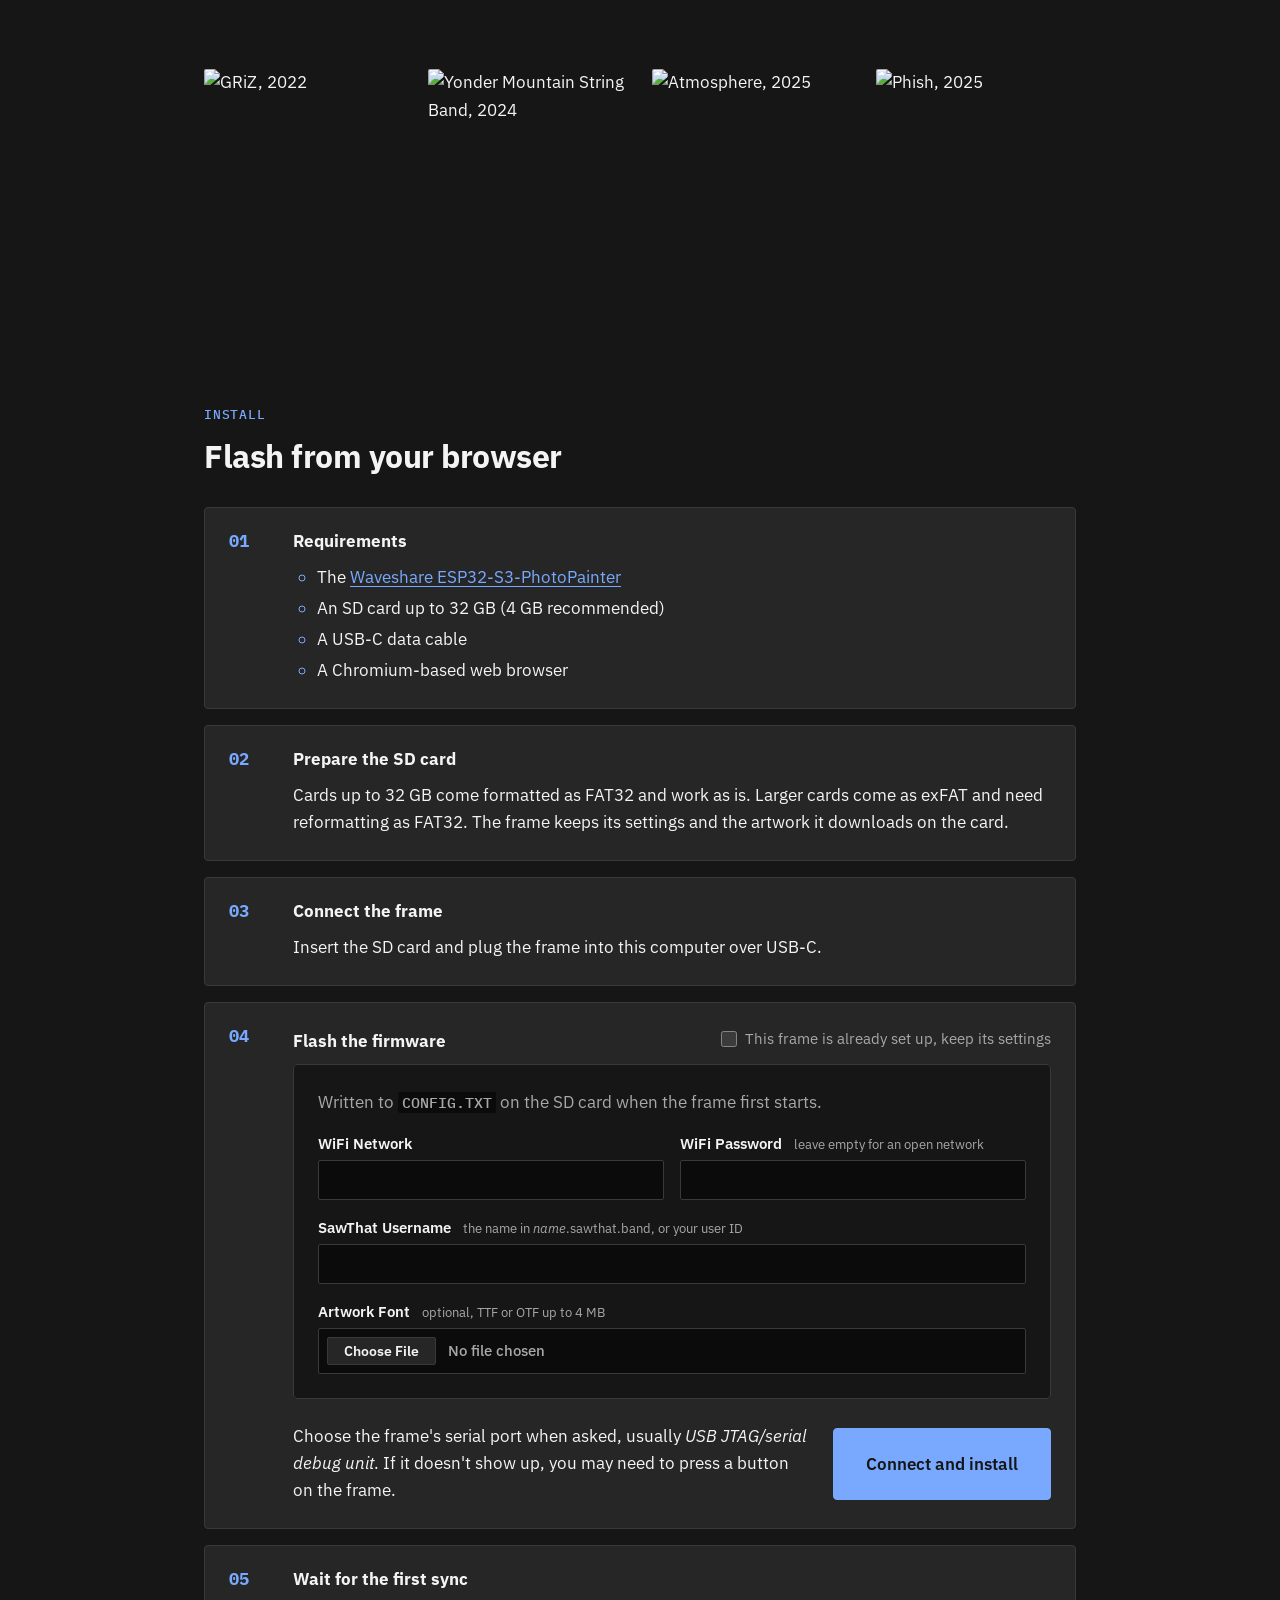
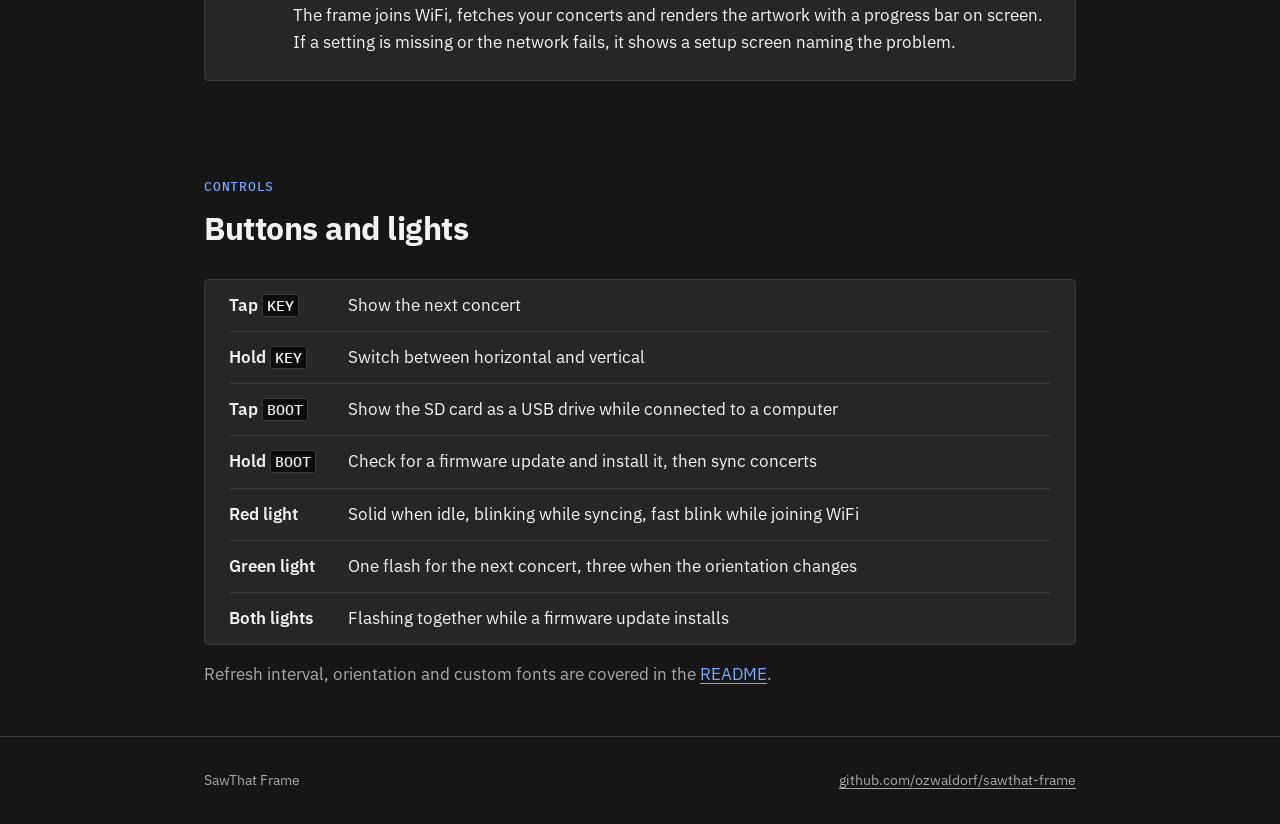
==== commit c2a4b180: "feat: sync concerts after the update check on a BOOT hold" ====
--- a/site/index.html
+++ b/site/index.html
@@ -196,7 +196,7 @@
         <dt>Tap <kbd>KEY</kbd></dt><dd>Show the next concert</dd>
         <dt>Hold <kbd>KEY</kbd></dt><dd>Switch between horizontal and vertical</dd>
         <dt>Tap <kbd>BOOT</kbd></dt><dd>Show the SD card as a USB drive while connected to a computer</dd>
-        <dt>Hold <kbd>BOOT</kbd></dt><dd>Check for a firmware update and install it</dd>
+        <dt>Hold <kbd>BOOT</kbd></dt><dd>Check for a firmware update and install it, then sync concerts</dd>
         <dt>Red light</dt><dd>Solid when idle, blinking while syncing, fast blink while joining WiFi</dd>
         <dt>Green light</dt><dd>One flash for the next concert, three when the orientation changes</dd>
         <dt>Both lights</dt><dd>Flashing together while a firmware update installs</dd>
